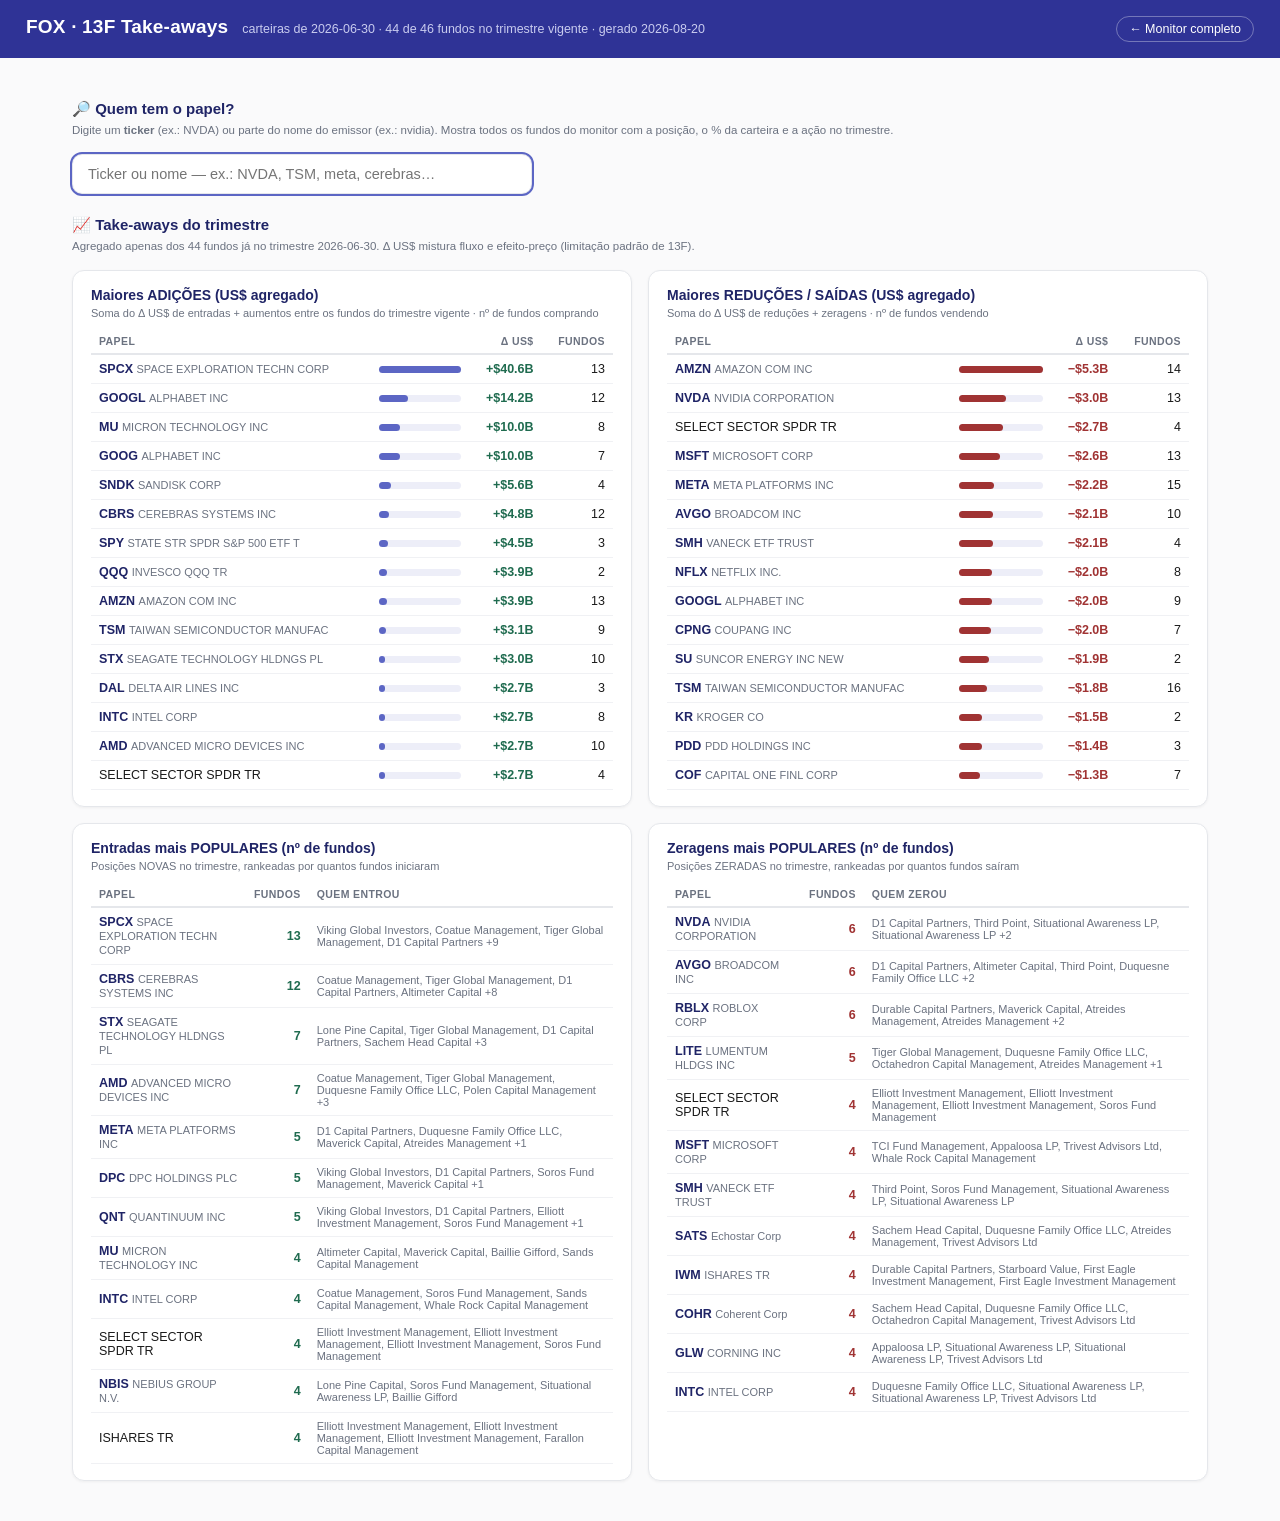
==== takeaways.html @ 331ae104 "feat: pagina Take-aways (maiores adicoes/reducoes do tri + busca por ticker) + ticker-map 99%" ====
<!doctype html>
<html lang="pt-BR">
<head>
<meta charset="utf-8">
<meta name="viewport" content="width=device-width, initial-scale=1">
<title>FOX · 13F Take-aways</title>
<style>
:root{
  --fox-blue:#2F3396; --fox-blue-dark:#1F2466; --fox-blue-light:#5C66C4;
  --fox-pos:#1F6B4F; --fox-neg:#A03333;
  --text:#1A1A1A; --muted:#6B7280; --border:#E5E7EB; --bg:#FAFAFB; --card:#FFFFFF;
}
*{box-sizing:border-box}
body{margin:0;font-family:-apple-system,BlinkMacSystemFont,"Segoe UI",Roboto,sans-serif;background:var(--bg);color:var(--text);font-size:14px}
header{background:var(--fox-blue);color:#fff;padding:16px 26px;display:flex;align-items:baseline;gap:14px;flex-wrap:wrap}
header h1{margin:0;font-size:19px;font-weight:800;letter-spacing:.2px}
header .sub{color:#C9CCEF;font-size:12.5px}
header a{color:#fff;font-size:12.5px;margin-left:auto;text-decoration:none;border:1px solid #ffffff55;padding:5px 12px;border-radius:14px}
header a:hover{background:#ffffff22}
main{max-width:1180px;margin:0 auto;padding:20px 22px 40px}
.note{font-size:11.5px;color:var(--muted);margin:6px 0 18px}
.searchbar{display:flex;gap:10px;align-items:center;margin:6px 0 8px;flex-wrap:wrap}
.searchbar input{flex:1;min-width:260px;max-width:460px;padding:11px 15px;border:1px solid var(--border);border-radius:10px;font-size:14.5px;font-family:inherit;background:var(--card)}
.searchbar input:focus{outline:2px solid var(--fox-blue-light)}
.chip{background:var(--fox-blue);color:#fff;font-size:11.5px;font-weight:700;padding:4px 12px;border-radius:12px}
.grid{display:grid;grid-template-columns:1fr 1fr;gap:16px}
@media(max-width:900px){.grid{grid-template-columns:1fr}}
.card{background:var(--card);border:1px solid var(--border);border-radius:12px;padding:16px 18px;box-shadow:0 1px 3px rgba(0,0,0,.05)}
.card h2{margin:0 0 4px;font-size:14px;color:var(--fox-blue-dark)}
.card .hint{font-size:11px;color:var(--muted);margin:0 0 10px}
table{width:100%;border-collapse:collapse;font-size:12.5px}
th{text-align:right;font-size:10.5px;text-transform:uppercase;letter-spacing:.4px;color:var(--muted);padding:6px 8px;border-bottom:2px solid var(--border)}
th.l,td.l{text-align:left}
td{padding:7px 8px;text-align:right;border-bottom:1px solid #F0F1F4;font-variant-numeric:tabular-nums;white-space:nowrap}
td.l{white-space:normal}
tr:hover td{background:#F6F7FE}
.pos{color:var(--fox-pos);font-weight:700}
.neg{color:var(--fox-neg);font-weight:700}
.tk{font-weight:800;color:var(--fox-blue-dark)}
.mut{color:var(--muted);font-size:11px}
.bar{height:7px;border-radius:4px;background:#EDEEF8;position:relative;min-width:70px}
.bar>span{position:absolute;left:0;top:0;bottom:0;border-radius:4px;background:var(--fox-blue-light)}
.act-new{color:var(--fox-pos);font-weight:700}
.act-exited{color:var(--fox-neg);font-weight:700}
.empty{color:var(--muted);padding:20px 4px;font-size:13px}
section.block{margin-top:22px}
h2.sec{font-size:15px;color:var(--fox-blue-dark);margin:0 0 2px}
</style>
</head>
<body>
<header>
  <h1>FOX · 13F Take-aways</h1>
  <span class="sub" id="asof">carregando…</span>
  <a href="index.html">← Monitor completo</a>
</header>
<main>
  <section class="block">
    <h2 class="sec">🔎 Quem tem o papel?</h2>
    <p class="note">Digite um <b>ticker</b> (ex.: NVDA) ou parte do nome do emissor (ex.: nvidia). Mostra todos os fundos do monitor com a posição, o % da carteira e a ação no trimestre.</p>
    <div class="searchbar">
      <input id="q" type="text" placeholder="Ticker ou nome — ex.: NVDA, TSM, meta, cerebras…" autofocus>
      <span class="chip" id="qsum" style="display:none"></span>
    </div>
    <div class="card" id="qcard" style="display:none">
      <table id="qtbl"></table>
    </div>
  </section>

  <section class="block">
    <h2 class="sec">📈 Take-aways do trimestre</h2>
    <p class="note" id="tanote"></p>
    <div class="grid">
      <div class="card">
        <h2>Maiores ADIÇÕES (US$ agregado)</h2>
        <p class="hint">Soma do Δ US$ de entradas + aumentos entre os fundos do trimestre vigente · nº de fundos comprando</p>
        <table id="adds"></table>
      </div>
      <div class="card">
        <h2>Maiores REDUÇÕES / SAÍDAS (US$ agregado)</h2>
        <p class="hint">Soma do Δ US$ de reduções + zeragens · nº de fundos vendendo</p>
        <table id="cuts"></table>
      </div>
      <div class="card">
        <h2>Entradas mais POPULARES (nº de fundos)</h2>
        <p class="hint">Posições NOVAS no trimestre, rankeadas por quantos fundos iniciaram</p>
        <table id="popnew"></table>
      </div>
      <div class="card">
        <h2>Zeragens mais POPULARES (nº de fundos)</h2>
        <p class="hint">Posições ZERADAS no trimestre, rankeadas por quantos fundos saíram</p>
        <table id="popout"></table>
      </div>
    </div>
  </section>
</main>
<script>
(function(){
"use strict";
var DATA=null, TMAP={};
function fUsd(v){var a=Math.abs(v);if(a>=1e9)return "$"+(v/1e9).toFixed(1)+"B";if(a>=1e6)return "$"+(v/1e6).toFixed(0)+"M";return "$"+Math.round(v/1e3)+"k";}
function fPct(v){return v==null?"—":(v*100).toFixed(1)+"%";}
function esc(s){return String(s||"").replace(/[&<>"]/g,function(c){return {"&":"&amp;","<":"&lt;",">":"&gt;",'"':"&quot;"}[c];});}
var ACT={new:"Entrada",increased:"Aumentou",decreased:"Reduziu",exited:"Zerou",unchanged_shares:"Mantida"};
function actCls(a){return a==="new"?"act-new":(a==="exited"?"act-exited":(a==="increased"?"pos":(a==="decreased"?"neg":"mut")));}

Promise.all([
  fetch("data/monitor-data.json").then(function(r){return r.json();}),
  fetch("data/ticker-map.json").then(function(r){return r.ok?r.json():{};}).catch(function(){return {};})
]).then(function(res){
  DATA=res[0]; TMAP=res[1]||{};
  init();
});

function latestQuarter(){
  var best="";
  DATA.funds.forEach(function(f){var d=(f.snapshot||{}).report_date||"";if(d>best)best=d;});
  return best;
}
function tickerOf(h){return TMAP[h.cusip]||null;}
function keyOf(h){return tickerOf(h)||h.issuer;}

function init(){
  var q=latestQuarter();
  var cur=DATA.funds.filter(function(f){return (f.snapshot||{}).report_date===q;});
  document.getElementById("asof").textContent="carteiras de "+q+" · "+cur.length+" de "+DATA.funds.length+" fundos no trimestre vigente · gerado "+String(DATA.generated_at||"").slice(0,10);
  document.getElementById("tanote").textContent="Agregado apenas dos "+cur.length+" fundos já no trimestre "+q+". Δ US$ mistura fluxo e efeito-preço (limitação padrão de 13F).";

  // ------- agregações -------
  var agg={};
  cur.forEach(function(f){
    var s=f.snapshot;
    ["new","increased","decreased","exited"].forEach(function(kind){
      ((s.changes||{})[kind]||[]).forEach(function(h){
        var k=keyOf(h);
        var a=agg[k]=agg[k]||{key:k,ticker:tickerOf(h),issuer:h.issuer,addUsd:0,addFunds:0,cutUsd:0,cutFunds:0,newFunds:[],outFunds:[]};
        var d=h.delta_usd!=null?h.delta_usd:(kind==="exited"?-(h.previous_value_usd||0):(h.value_usd||0));
        if(kind==="new"||kind==="increased"){a.addUsd+=Math.max(0,d);a.addFunds++;if(kind==="new")a.newFunds.push(f.name);}
        else{a.cutUsd+=Math.abs(Math.min(0,d));a.cutFunds++;if(kind==="exited")a.outFunds.push(f.name);}
      });
    });
  });
  var arr=Object.keys(agg).map(function(k){return agg[k];});
  function nameCell(a){return "<td class='l'>"+(a.ticker?"<span class='tk'>"+esc(a.ticker)+"</span> <span class='mut'>"+esc(a.issuer)+"</span>":esc(a.issuer))+"</td>";}
  function fill(id,rows,cols){document.getElementById(id).innerHTML=rows.length?cols:"<tr><td class='empty'>sem dados</td></tr>";}

  var adds=arr.filter(function(a){return a.addUsd>0;}).sort(function(x,y){return y.addUsd-x.addUsd;}).slice(0,15);
  var mxA=adds.length?adds[0].addUsd:1;
  fill("adds",adds,"<tr><th class='l'>Papel</th><th></th><th>Δ US$</th><th>Fundos</th></tr>"+adds.map(function(a){
    return "<tr>"+nameCell(a)+"<td><div class='bar'><span style='width:"+(a.addUsd/mxA*100).toFixed(0)+"%'></span></div></td><td class='pos'>+"+fUsd(a.addUsd)+"</td><td>"+a.addFunds+"</td></tr>";}).join(""));

  var cuts=arr.filter(function(a){return a.cutUsd>0;}).sort(function(x,y){return y.cutUsd-x.cutUsd;}).slice(0,15);
  var mxC=cuts.length?cuts[0].cutUsd:1;
  fill("cuts",cuts,"<tr><th class='l'>Papel</th><th></th><th>Δ US$</th><th>Fundos</th></tr>"+cuts.map(function(a){
    return "<tr>"+nameCell(a)+"<td><div class='bar'><span style='width:"+(a.cutUsd/mxC*100).toFixed(0)+"%;background:var(--fox-neg)'></span></div></td><td class='neg'>−"+fUsd(a.cutUsd)+"</td><td>"+a.cutFunds+"</td></tr>";}).join(""));

  var pn=arr.filter(function(a){return a.newFunds.length>0;}).sort(function(x,y){return y.newFunds.length-x.newFunds.length||y.addUsd-x.addUsd;}).slice(0,12);
  fill("popnew",pn,"<tr><th class='l'>Papel</th><th>Fundos</th><th class='l'>Quem entrou</th></tr>"+pn.map(function(a){
    return "<tr>"+nameCell(a)+"<td class='pos'>"+a.newFunds.length+"</td><td class='l mut'>"+esc(a.newFunds.slice(0,4).join(", "))+(a.newFunds.length>4?" +"+(a.newFunds.length-4):"")+"</td></tr>";}).join(""));

  var po=arr.filter(function(a){return a.outFunds.length>0;}).sort(function(x,y){return y.outFunds.length-x.outFunds.length||y.cutUsd-x.cutUsd;}).slice(0,12);
  fill("popout",po,"<tr><th class='l'>Papel</th><th>Fundos</th><th class='l'>Quem zerou</th></tr>"+po.map(function(a){
    return "<tr>"+nameCell(a)+"<td class='neg'>"+a.outFunds.length+"</td><td class='l mut'>"+esc(a.outFunds.slice(0,4).join(", "))+(a.outFunds.length>4?" +"+(a.outFunds.length-4):"")+"</td></tr>";}).join(""));

  // ------- busca -------
  var inp=document.getElementById("q");
  var t=null;
  inp.addEventListener("input",function(){clearTimeout(t);t=setTimeout(search,180);});
  function search(){
    var q2=inp.value.trim().toLowerCase();
    var card=document.getElementById("qcard"),sum=document.getElementById("qsum");
    if(q2.length<2){card.style.display="none";sum.style.display="none";return;}
    var hits=[];
    DATA.funds.forEach(function(f){
      var s=f.snapshot; if(!s)return;
      (s.holdings||[]).forEach(function(h){
        var tk=(tickerOf(h)||"").toLowerCase();
        if(tk===q2||h.issuer.toLowerCase().indexOf(q2)>=0||(tk&&tk.indexOf(q2)===0)){
          hits.push({fund:f.name,slug:f.slug,rd:s.report_date,h:h,tk:tickerOf(h)});
        }
      });
    });
    hits.sort(function(a,b){return (b.h.weight||0)-(a.h.weight||0);});
    var tot=0; hits.forEach(function(x){tot+=x.h.value_usd||0;});
    sum.style.display=""; card.style.display="";
    sum.textContent=hits.length?(new Set(hits.map(function(x){return x.slug;})).size+" fundos · "+fUsd(tot)+" agregado"):"nenhum fundo";
    var mxW=hits.length?Math.max.apply(null,hits.map(function(x){return x.h.weight||0;})):1;
    document.getElementById("qtbl").innerHTML=hits.length?
      "<tr><th class='l'>Fundo</th><th class='l'>Papel</th><th></th><th>% carteira</th><th>Valor</th><th>Ação no tri</th><th>Carteira de</th></tr>"+
      hits.slice(0,60).map(function(x){
        var h=x.h;
        return "<tr><td class='l'><b>"+esc(x.fund)+"</b></td>"+
          "<td class='l'>"+(x.tk?"<span class='tk'>"+esc(x.tk)+"</span> ":"")+"<span class='mut'>"+esc(h.issuer)+(h.put_call?" · "+esc(h.put_call.toUpperCase()):"")+"</span></td>"+
          "<td><div class='bar'><span style='width:"+((h.weight||0)/mxW*100).toFixed(0)+"%'></span></div></td>"+
          "<td><b>"+fPct(h.weight)+"</b></td><td>"+fUsd(h.value_usd||0)+"</td>"+
          "<td class='"+actCls(h.quarter_action)+"'>"+(ACT[h.quarter_action]||h.quarter_action||"—")+"</td>"+
          "<td class='mut'>"+esc(x.rd)+"</td></tr>";}).join("")+
      (hits.length>60?"<tr><td class='empty' colspan='7'>+"+(hits.length-60)+" linhas — refine a busca</td></tr>":"")
      :"<tr><td class='empty'>Nenhum fundo do monitor tem esse papel (ou o CUSIP ainda não está no ticker-map).</td></tr>";
  }
}
})();
</script>
</body>
</html>
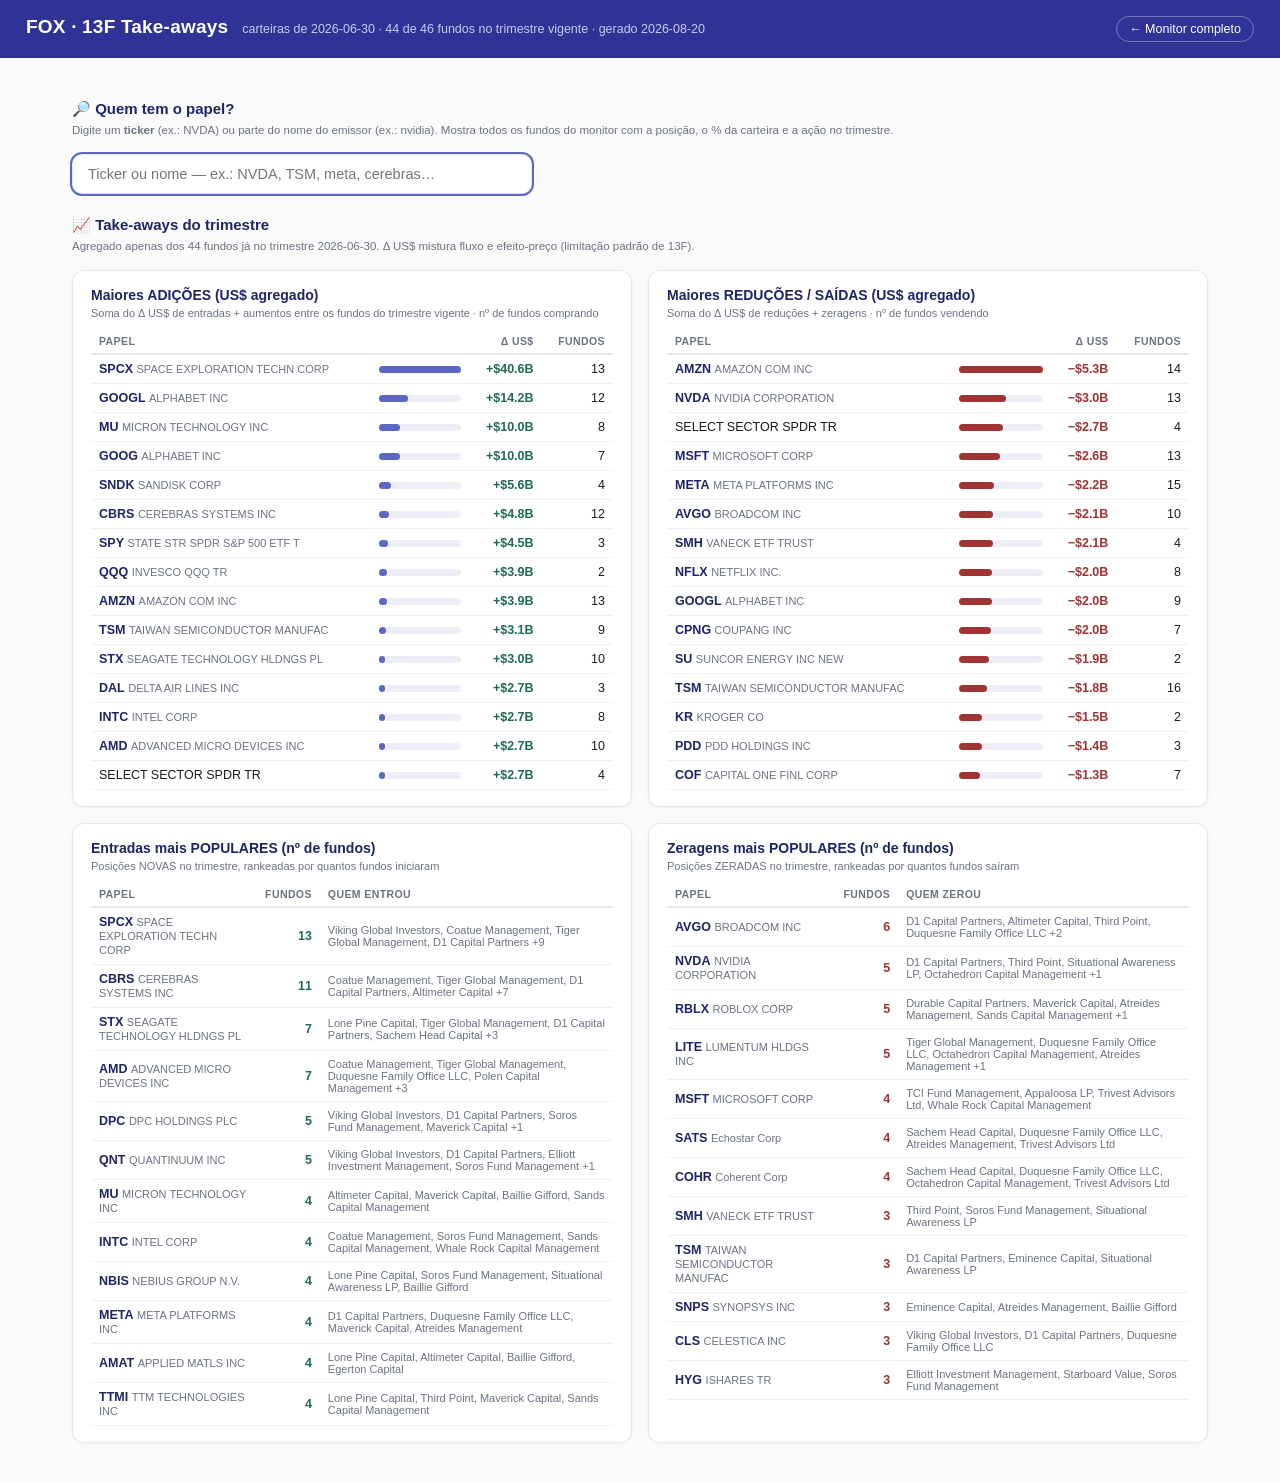
==== commit 4f12f42c: "fix: takeaways deduplica fundo nos cards de entradas/zeragens populares Co-Authored-By: Claude Fable" ====
--- a/takeaways.html
+++ b/takeaways.html
@@ -134,8 +134,8 @@
         var k=keyOf(h);
         var a=agg[k]=agg[k]||{key:k,ticker:tickerOf(h),issuer:h.issuer,addUsd:0,addFunds:0,cutUsd:0,cutFunds:0,newFunds:[],outFunds:[]};
         var d=h.delta_usd!=null?h.delta_usd:(kind==="exited"?-(h.previous_value_usd||0):(h.value_usd||0));
-        if(kind==="new"||kind==="increased"){a.addUsd+=Math.max(0,d);a.addFunds++;if(kind==="new")a.newFunds.push(f.name);}
-        else{a.cutUsd+=Math.abs(Math.min(0,d));a.cutFunds++;if(kind==="exited")a.outFunds.push(f.name);}
+        if(kind==="new"||kind==="increased"){a.addUsd+=Math.max(0,d);a.addFunds++;if(kind==="new"&&a.newFunds.indexOf(f.name)<0)a.newFunds.push(f.name);}
+        else{a.cutUsd+=Math.abs(Math.min(0,d));a.cutFunds++;if(kind==="exited"&&a.outFunds.indexOf(f.name)<0)a.outFunds.push(f.name);}
       });
     });
   });
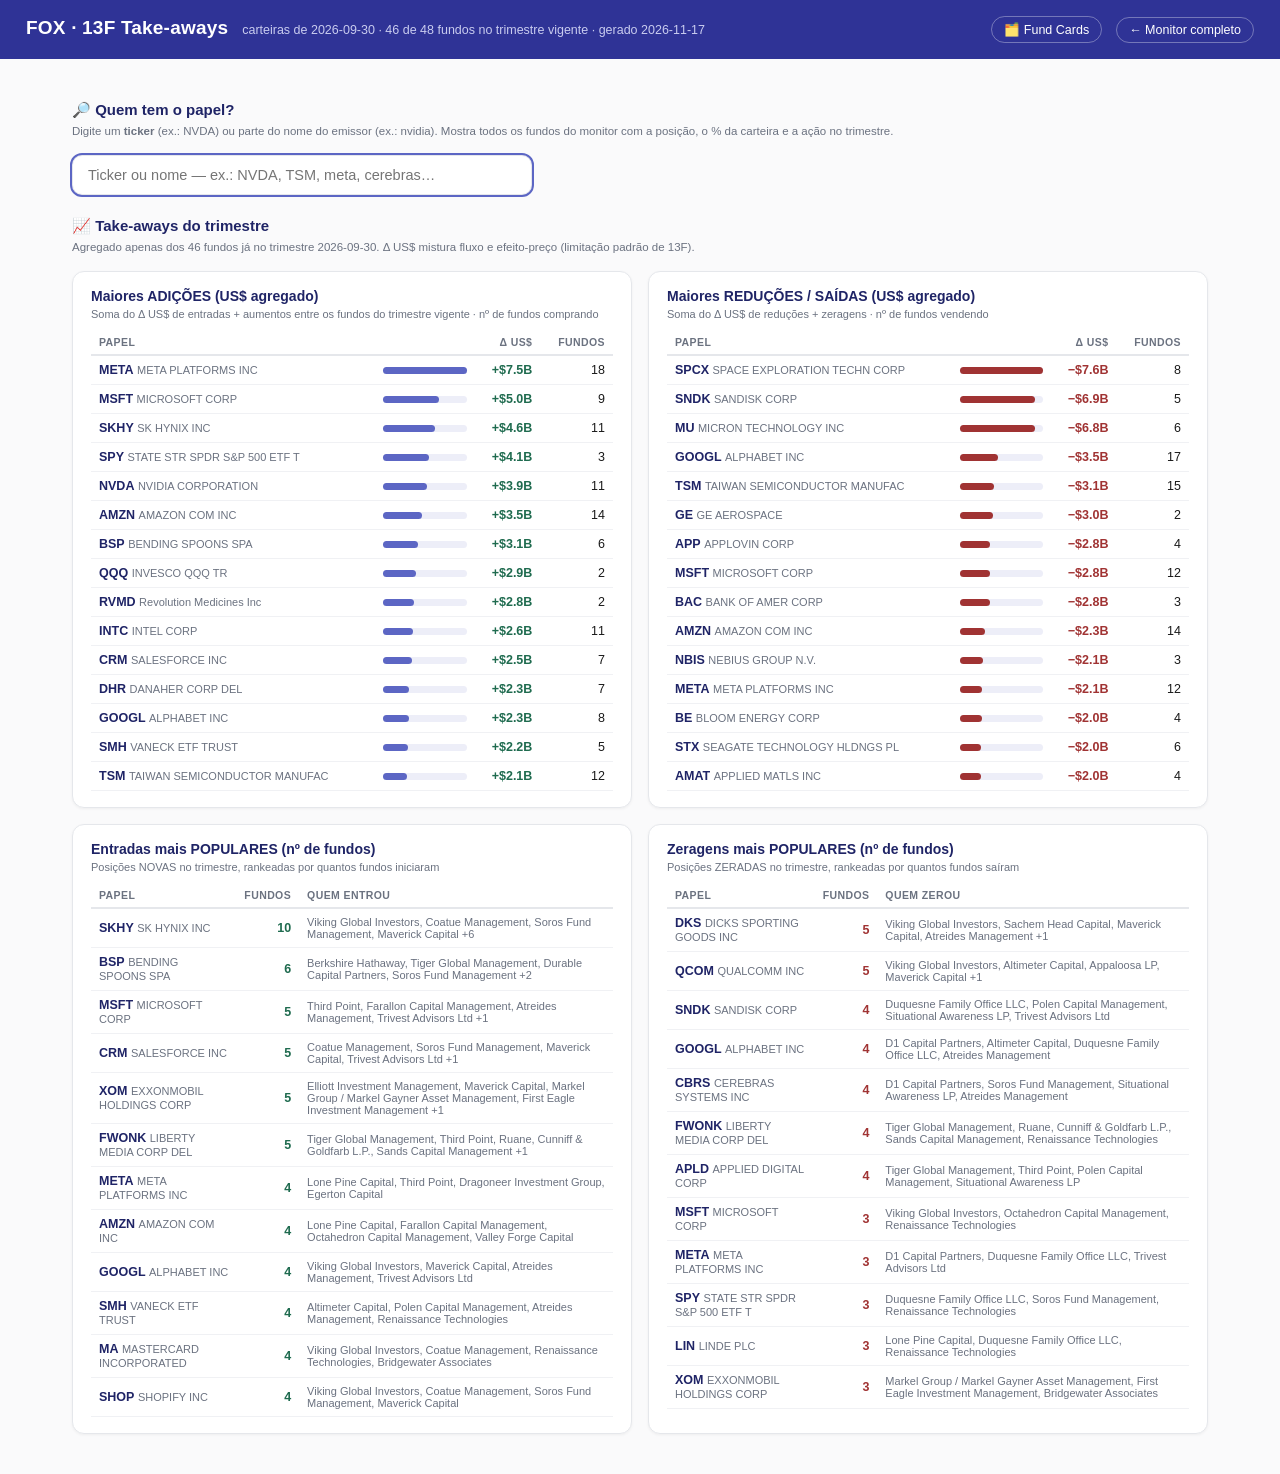
==== commit df9d19f3: "13F 3T26 + Fund Cards (Renaissance e Bridgewater adicionados) Co-Authored-By: Claude Opus 5.5 <norep" ====
--- a/takeaways.html
+++ b/takeaways.html
@@ -51,7 +51,8 @@
 <header>
   <h1>FOX · 13F Take-aways</h1>
   <span class="sub" id="asof">carregando…</span>
-  <a href="index.html">← Monitor completo</a>
+  <a href="fundcards.html" style="margin-left:auto">🗂️ Fund Cards</a>
+  <a href="index.html" style="margin-left:0">← Monitor completo</a>
 </header>
 <main>
   <section class="block">
